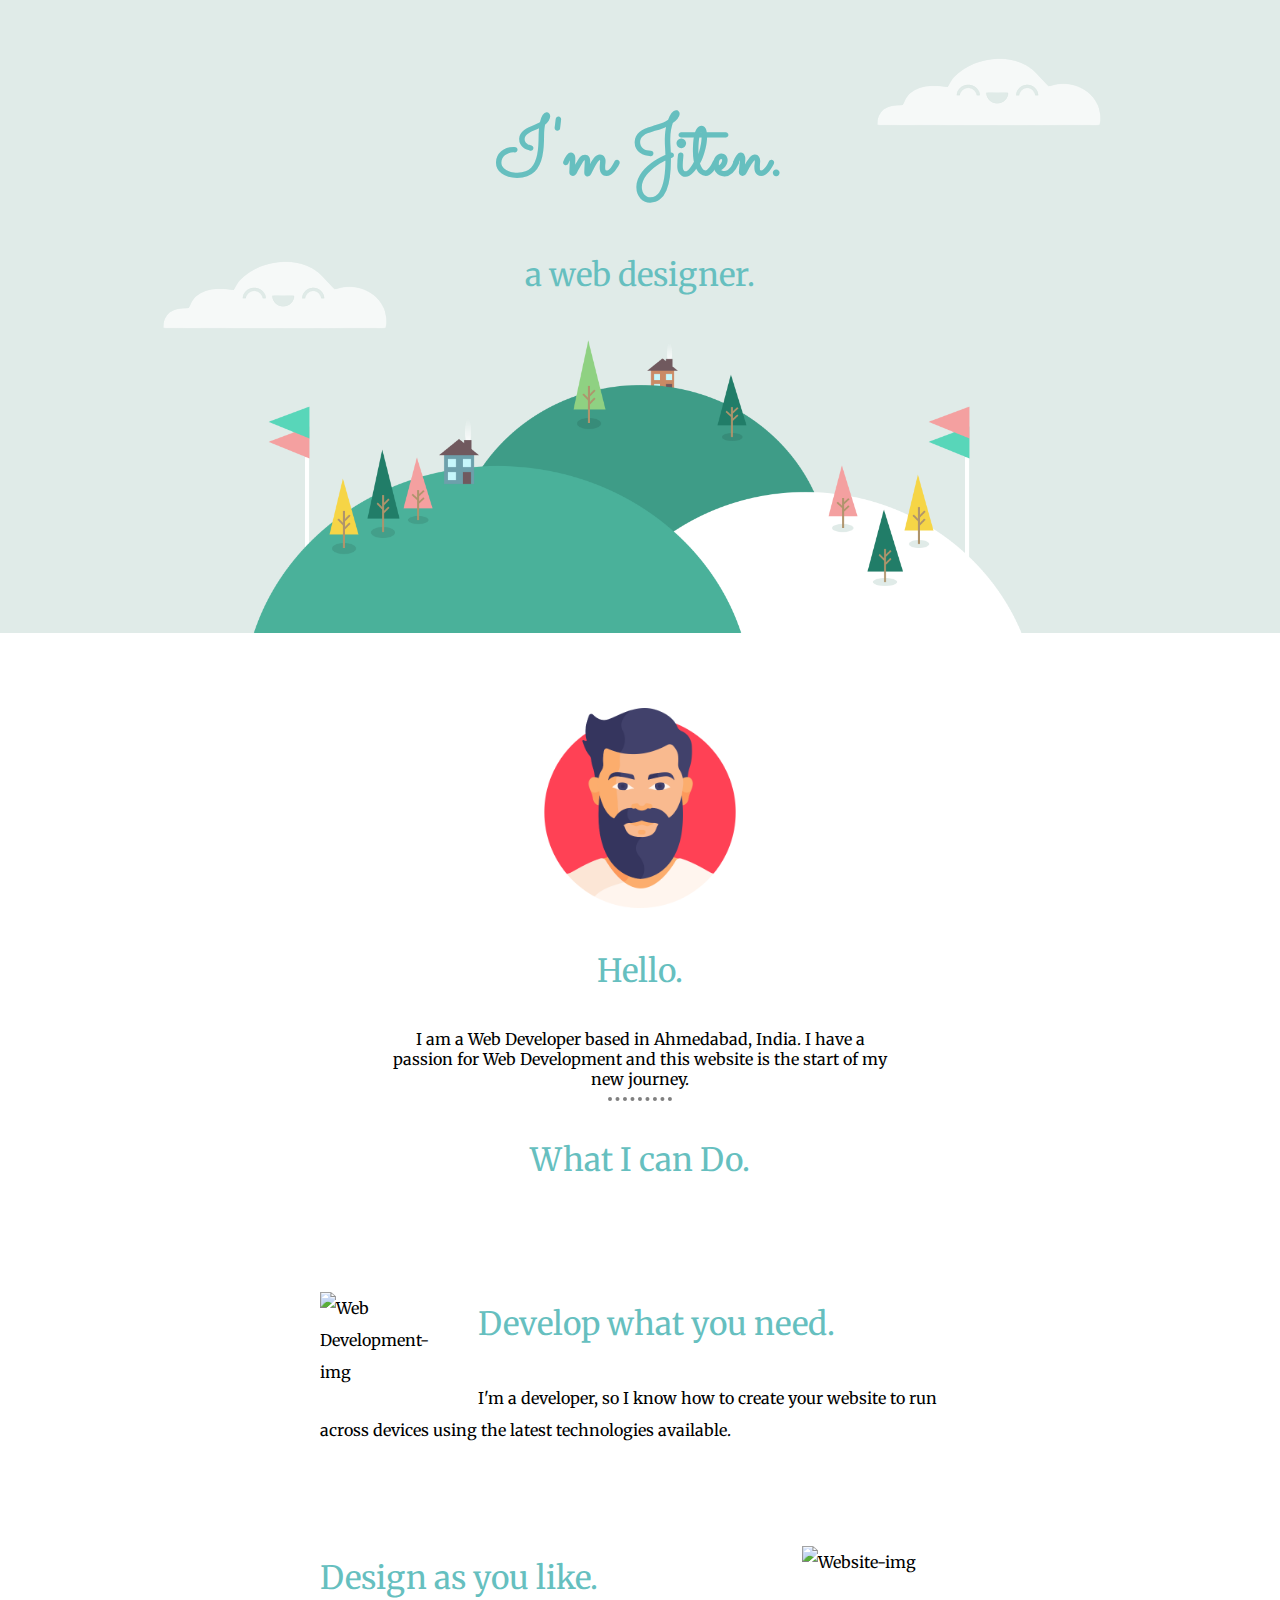
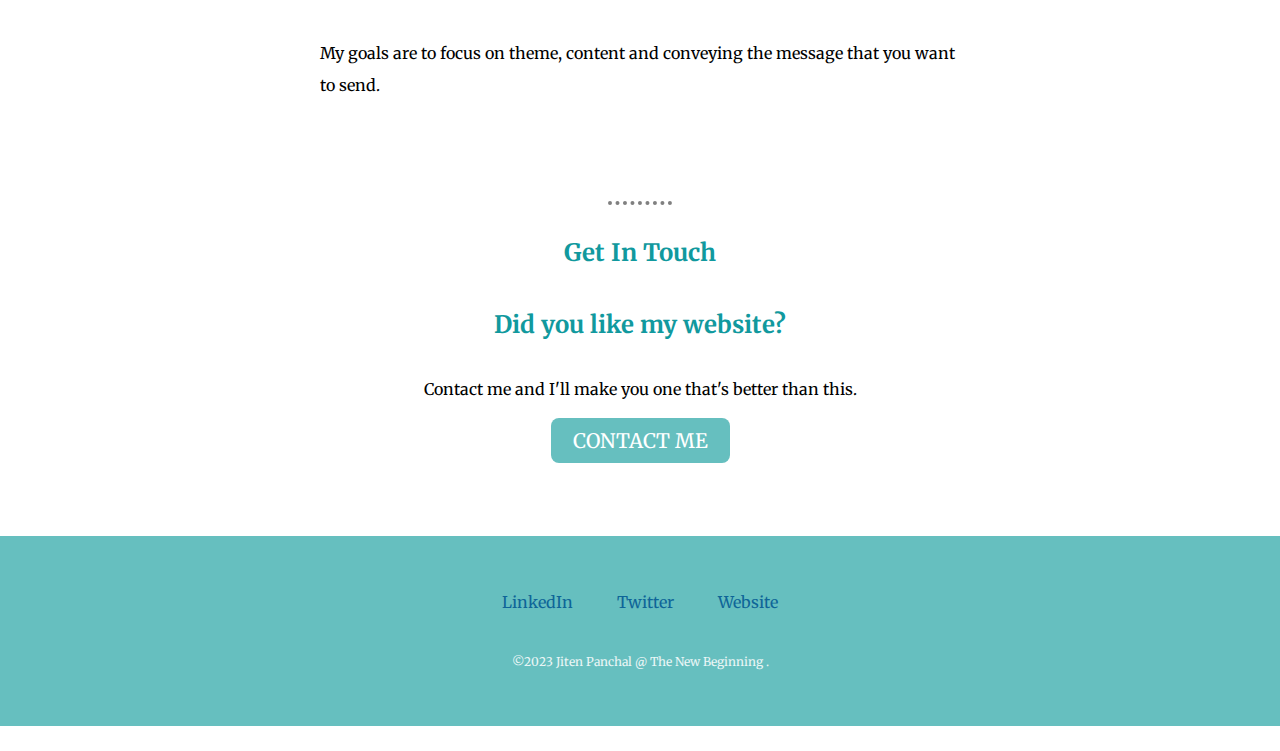
==== CSS-MY SITE/CSS-My Site/index.html @ 5e67e2bc "add" ====
<!DOCTYPE html>
<html>
<head>
    
    <title>JITEN'S_SITE</title>
    <link rel="stylesheet" href="styles.css">
    <link rel="preconnect" href="https://fonts.googleapis.com">
    <link rel="preconnect" href="https://fonts.gstatic.com" crossorigin><link href="https://fonts.googleapis.com/css2?family=Merriweather&family=Montserrat&family=Sacramento&display=swap" rel="stylesheet">
    <link rel="icon" href="images/man.png">
</head>                                                                                                                                                                                                                                                       
<body>
    <div class="top-container">
        <img class="cloud1" src="images/Screenshot_2023-03-16_220306-removebg-preview.png" alt="cloud">
        <h1>I'm Jiten.</h1>
        <h2>a web designer.</h2>  
        <img class="cloud2" src="images/Screenshot_2023-03-16_220306-removebg-preview.png" alt="cloud">
        <img class="image" src="images/land (2).png" alt="Screenshot">
    </div>
    <div class="middle-container">
        <div class="profile">
          <img class="myself" src="images/man.png" alt="myself">
          <h2>Hello.</h2>
          <p class="intro">I am a Web Developer based in Ahmedabad, India. I have a passion for Web Development and this website is the start of my new journey.</p>
        </div>
        <hr>
        <div class="skills">
            <h2>What I can Do.</h2>
            <div class="skill-row">
              <img class="skill-img1" src="Images\web-development.png" alt="Web Development-img">
              <h2>Develop what you need.</h2>
              <p>I'm a developer, so I know how to create your website to run across devices using the latest technologies available.</p>
            </div>
            <div class="skill">
              <img class="skill-img2" src="Images\website.png" alt="Website-img">
              <h2>Design as you like.</h2>
              <p>My goals are to focus on theme, content and conveying the message that you want to send.</p>
        </div>
        <hr>
      <div class="contact-me">       
        <h3>Get In Touch</h3>
        <h3>Did you like my website?</h3>
        <p>Contact me and I'll make you one that's better than this.</p>
        <a class="btn" href="mailto:jit200467@email.com">CONTACT ME</a>
        <br></div>
        <div class="bottom-container">

        <a class="footer-link" href="https://www.linkedin.com/">LinkedIn</a>
        <a class="footer-link" href="https://twitter.com/">Twitter</a>
        <a class="footer-link" href="https://www.appbrewery.co/">Website</a>
        <p class="copyright">©2023 Jiten Panchal @ The New Beginning .</p>
      </div>
      
</body>
</html>
---- CSS-MY SITE/CSS-My Site/styles.css ----
body{
    margin: 0;
    text-align: center;
    font-family: 'Merriweather', serif;
    
}
h1{
    margin: 0 auto 0 auto;
    font-family: 'Sacramento', cursive;
    font-size: 5em;
    color: #66BFBF;
}
h2{
    font-family: 'Merriweather', serif;
    font-size: 2em;
    line-height: 2;
    color: #66BFBF;
    font-weight: normal;
}
h3{
    font-family: 'Merriweather', serif;
    font-size: 1.5em;
    color: #11999E;
}
.top-container{
    background-color: #e0ebe8;
    position: relative;
    padding-top: 100px;  
}
.middle-container{
    padding-top: 75px;
}
.bottom-container{
    padding: 50px 0 20px;
    background-color: #66BFBF;
}
.contact-me{
    padding-bottom: 75px;
}
.cloud1{
    position: absolute;
    right: 100px;
    top: 1px;
}
.cloud2{
    position: absolute;
    left: 100px;
    bottom: 265px;
}
.image{
    position: relative;
    height: 300px;
    vertical-align: middle;
        
}
.myself{
    height:200px ;
}
hr {
    background-color: white;
    border-style: none;
    border-top-style: dotted;
    border-color: grey;
    border-width: 4px;
    width: 5%;
  }
.image2{
    height:200px;
}
a{
    color: #0e6598;
    margin: 10px 20px;
    text-decoration: none;
}
a:hover{
    color: #EAF6F6;
}
.copyright{
    color: #EAF6F6;
    font-size: 0.75rem;
    padding: 20px 0;
}
.skill-row{
    width: 50%;
    margin: 100px auto 100px auto;
    text-align: left;
    
}
.skill-img1{
    width: 20%;
    float: left;
    margin-right: 30px;
}
.skill-img2{
    width: 20%;
    float: right;
    margin-right: 30px;
}
.skill{
    width: 50%;
    margin: 100px auto 100px auto;
    text-align: left;
    
}
.skills{
    padding-bottom: 25px;
    line-height: 2;
}
.intro{
    width: 40%;
    margin: auto;
}
.btn {
    -webkit-border-radius: 8;
    -moz-border-radius: 8;
    border-radius: 8px;
    font-family: 'Merriweather', serif;
    color: #ffffff;
    font-size: 20px;
    background: #66BFBF;
    padding: 10px 22px 10px 22px;
    text-decoration: none;
  }
  .btn:hover {
    background: #1de0e0;
    text-decoration: none;
  }
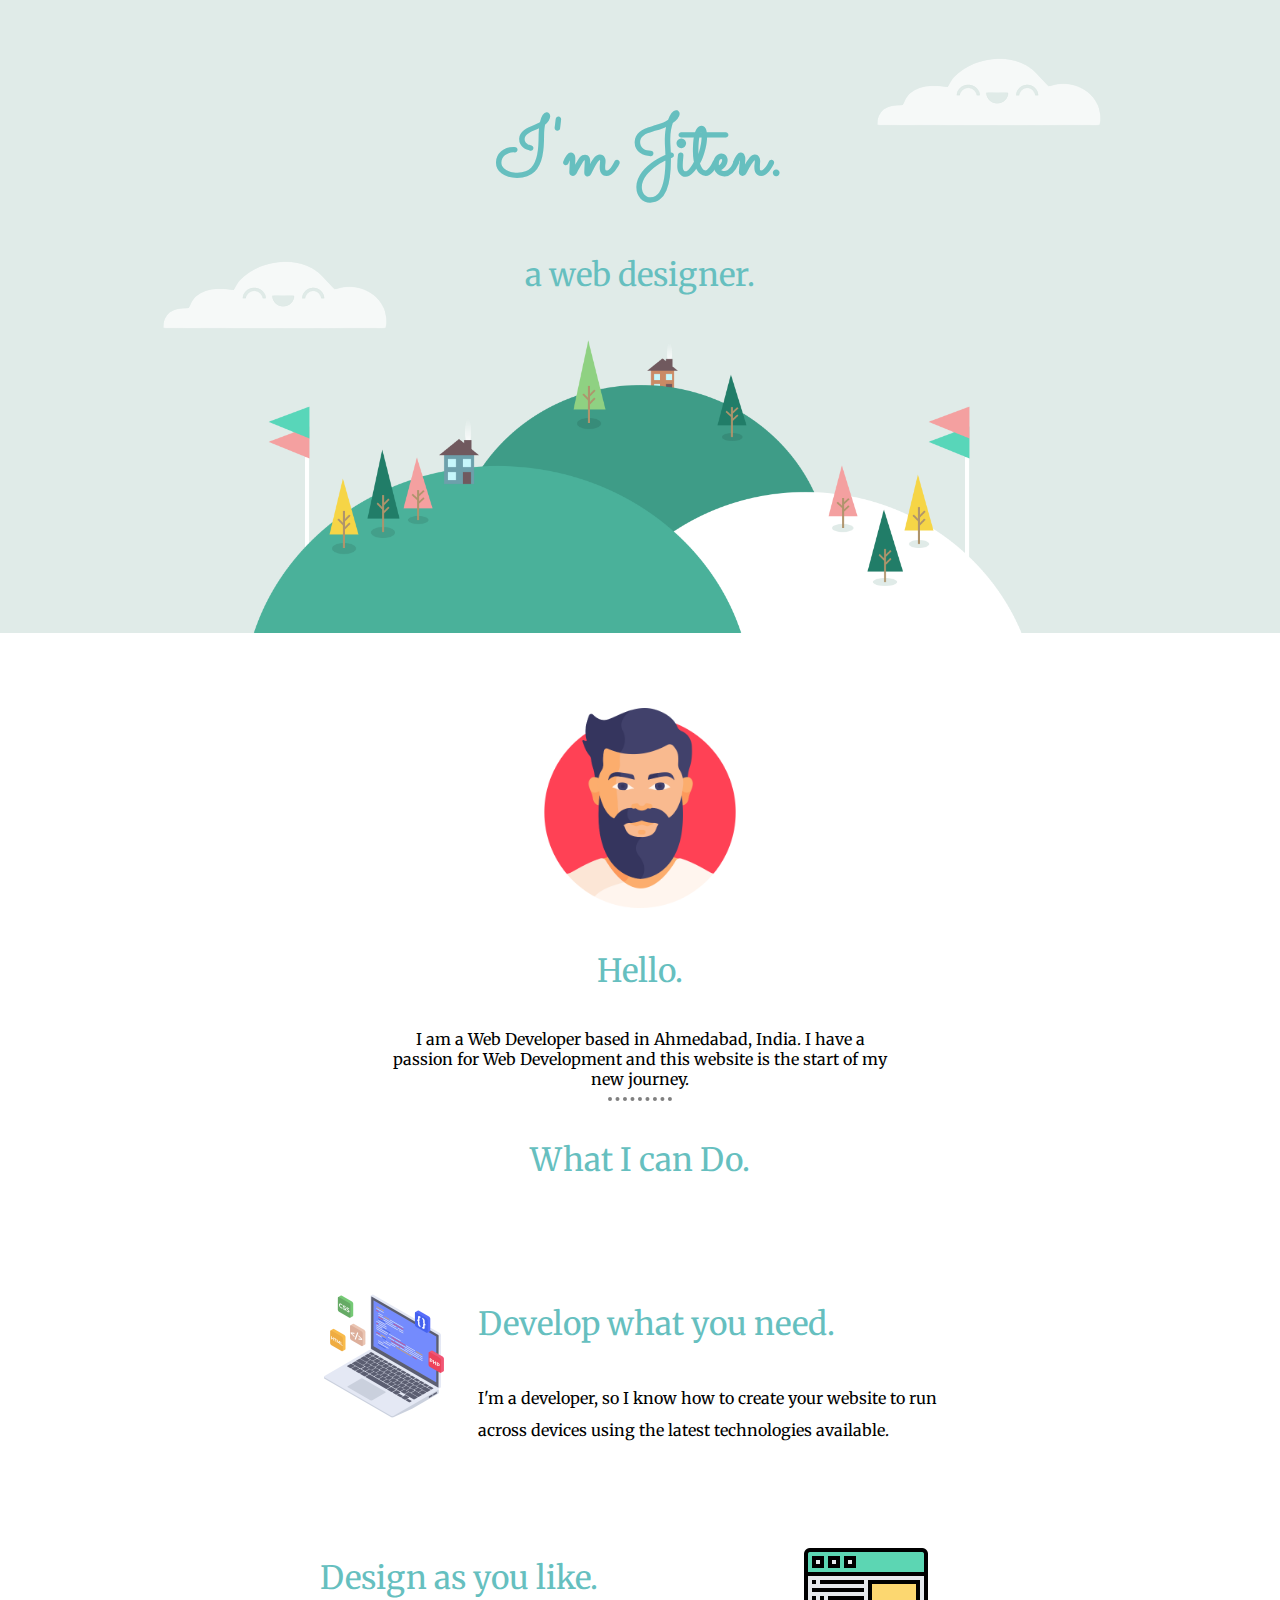
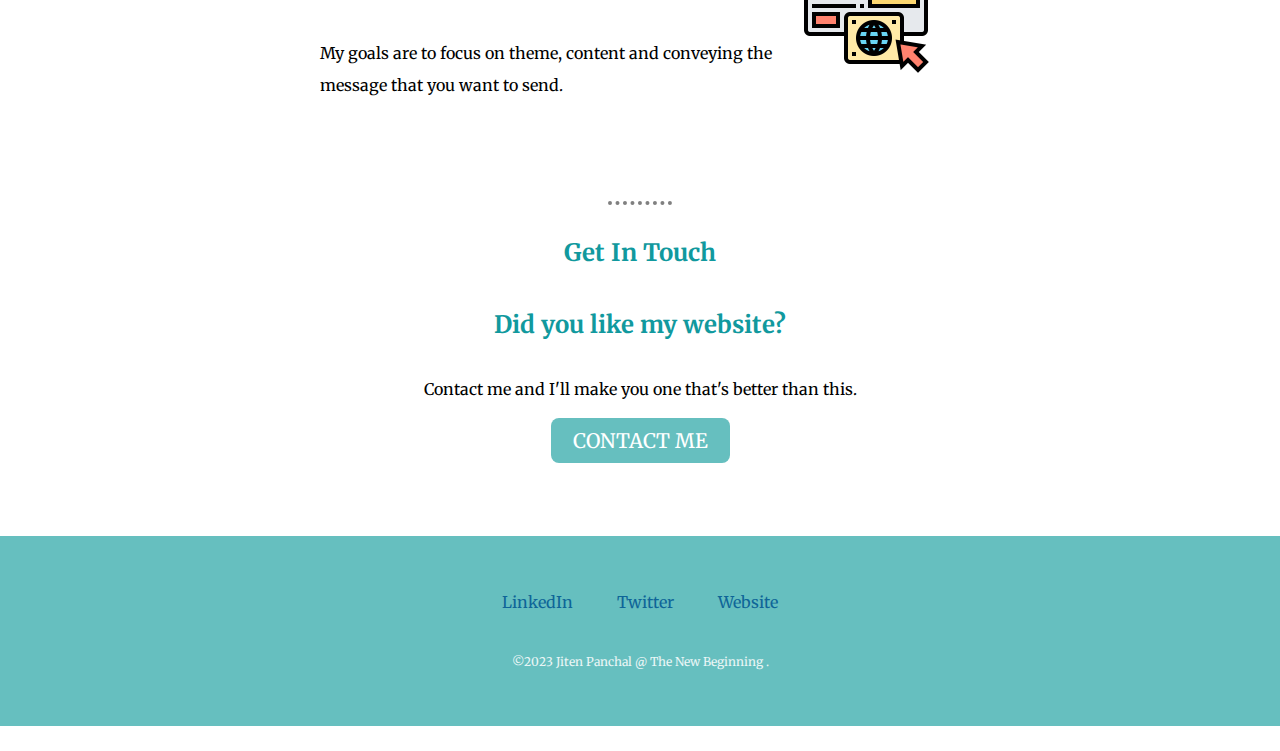
==== commit 1b032505: "add" ====
--- a/CSS-MY SITE/CSS-My Site/index.html
+++ b/CSS-MY SITE/CSS-My Site/index.html
@@ -26,12 +26,12 @@
         <div class="skills">
             <h2>What I can Do.</h2>
             <div class="skill-row">
-              <img class="skill-img1" src="Images\web-development.png" alt="Web Development-img">
+              <img class="skill-img1" src="images/web-development.png" alt="Web Development-img">
               <h2>Develop what you need.</h2>
               <p>I'm a developer, so I know how to create your website to run across devices using the latest technologies available.</p>
             </div>
             <div class="skill">
-              <img class="skill-img2" src="Images\website.png" alt="Website-img">
+              <img class="skill-img2" src="images/website.png" alt="Website-img">
               <h2>Design as you like.</h2>
               <p>My goals are to focus on theme, content and conveying the message that you want to send.</p>
         </div>
@@ -51,4 +51,4 @@
       </div>
       
 </body>
-</html>+</html>
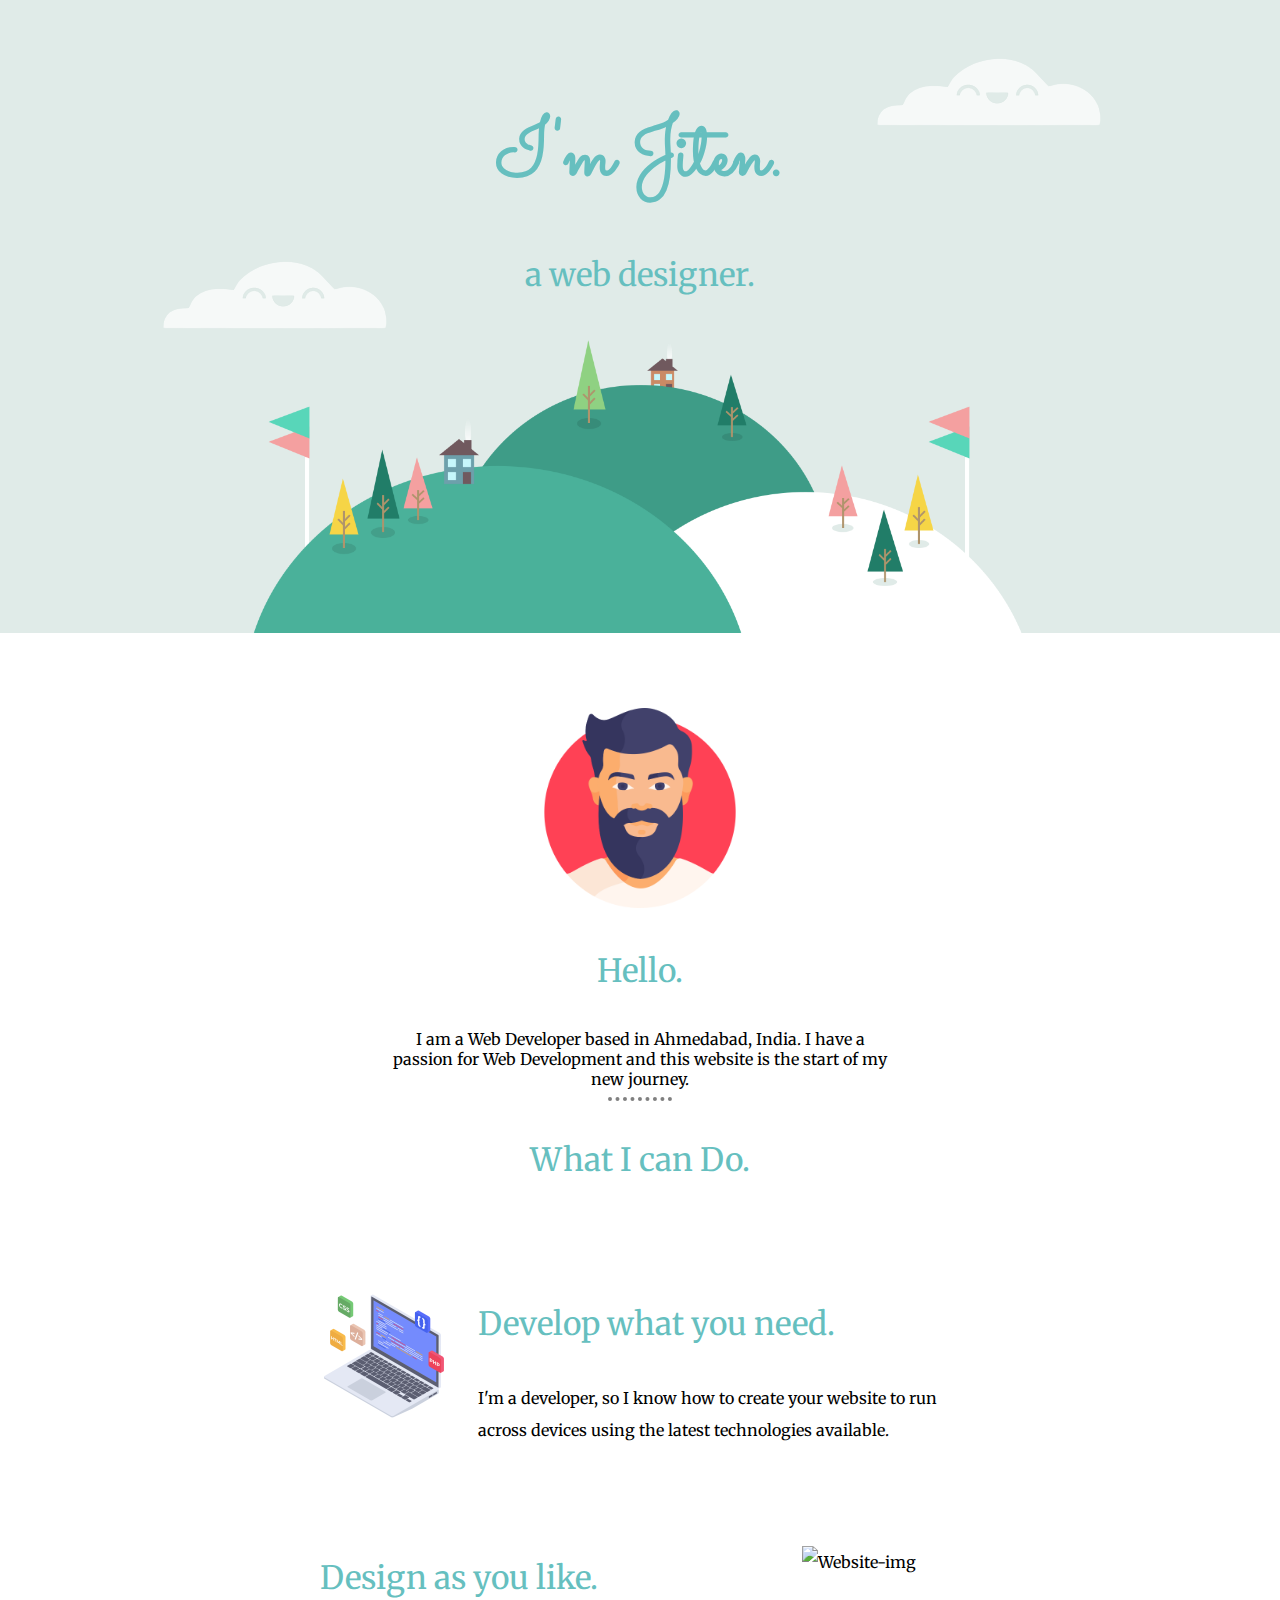
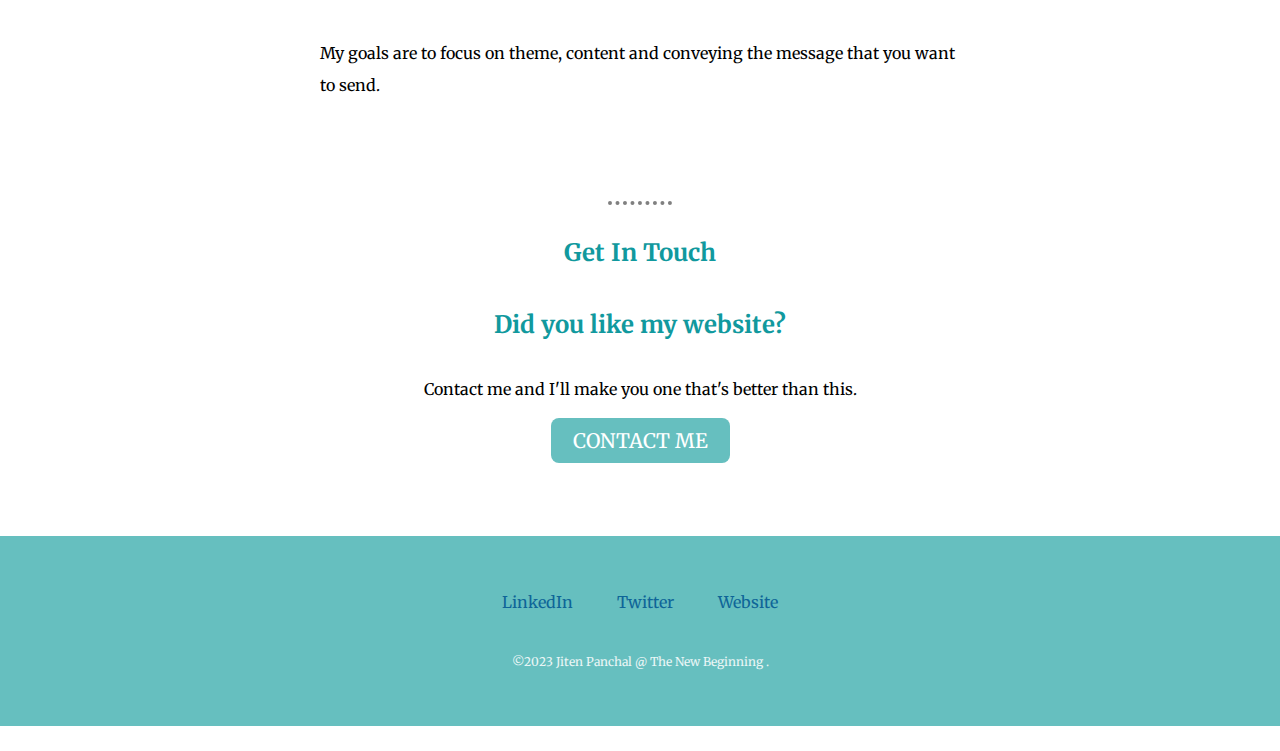
==== commit 3d9c118b: "Add files via upload" ====
--- a/CSS-MY SITE/CSS-My Site/index.html
+++ b/CSS-MY SITE/CSS-My Site/index.html
@@ -31,7 +31,7 @@
               <p>I'm a developer, so I know how to create your website to run across devices using the latest technologies available.</p>
             </div>
             <div class="skill">
-              <img class="skill-img2" src="images/website.png" alt="Website-img">
+              <img class="skill-img2" src="Images/website.png" alt="Website-img">
               <h2>Design as you like.</h2>
               <p>My goals are to focus on theme, content and conveying the message that you want to send.</p>
         </div>
@@ -46,9 +46,9 @@
 
         <a class="footer-link" href="https://www.linkedin.com/">LinkedIn</a>
         <a class="footer-link" href="https://twitter.com/">Twitter</a>
-        <a class="footer-link" href="https://www.appbrewery.co/">Website</a>
+        <a class="footer-link" href="https://jitenpanchal200467.github.io/Jiten-Panchal/">Website</a>
         <p class="copyright">©2023 Jiten Panchal @ The New Beginning .</p>
       </div>
       
 </body>
-</html>
+</html>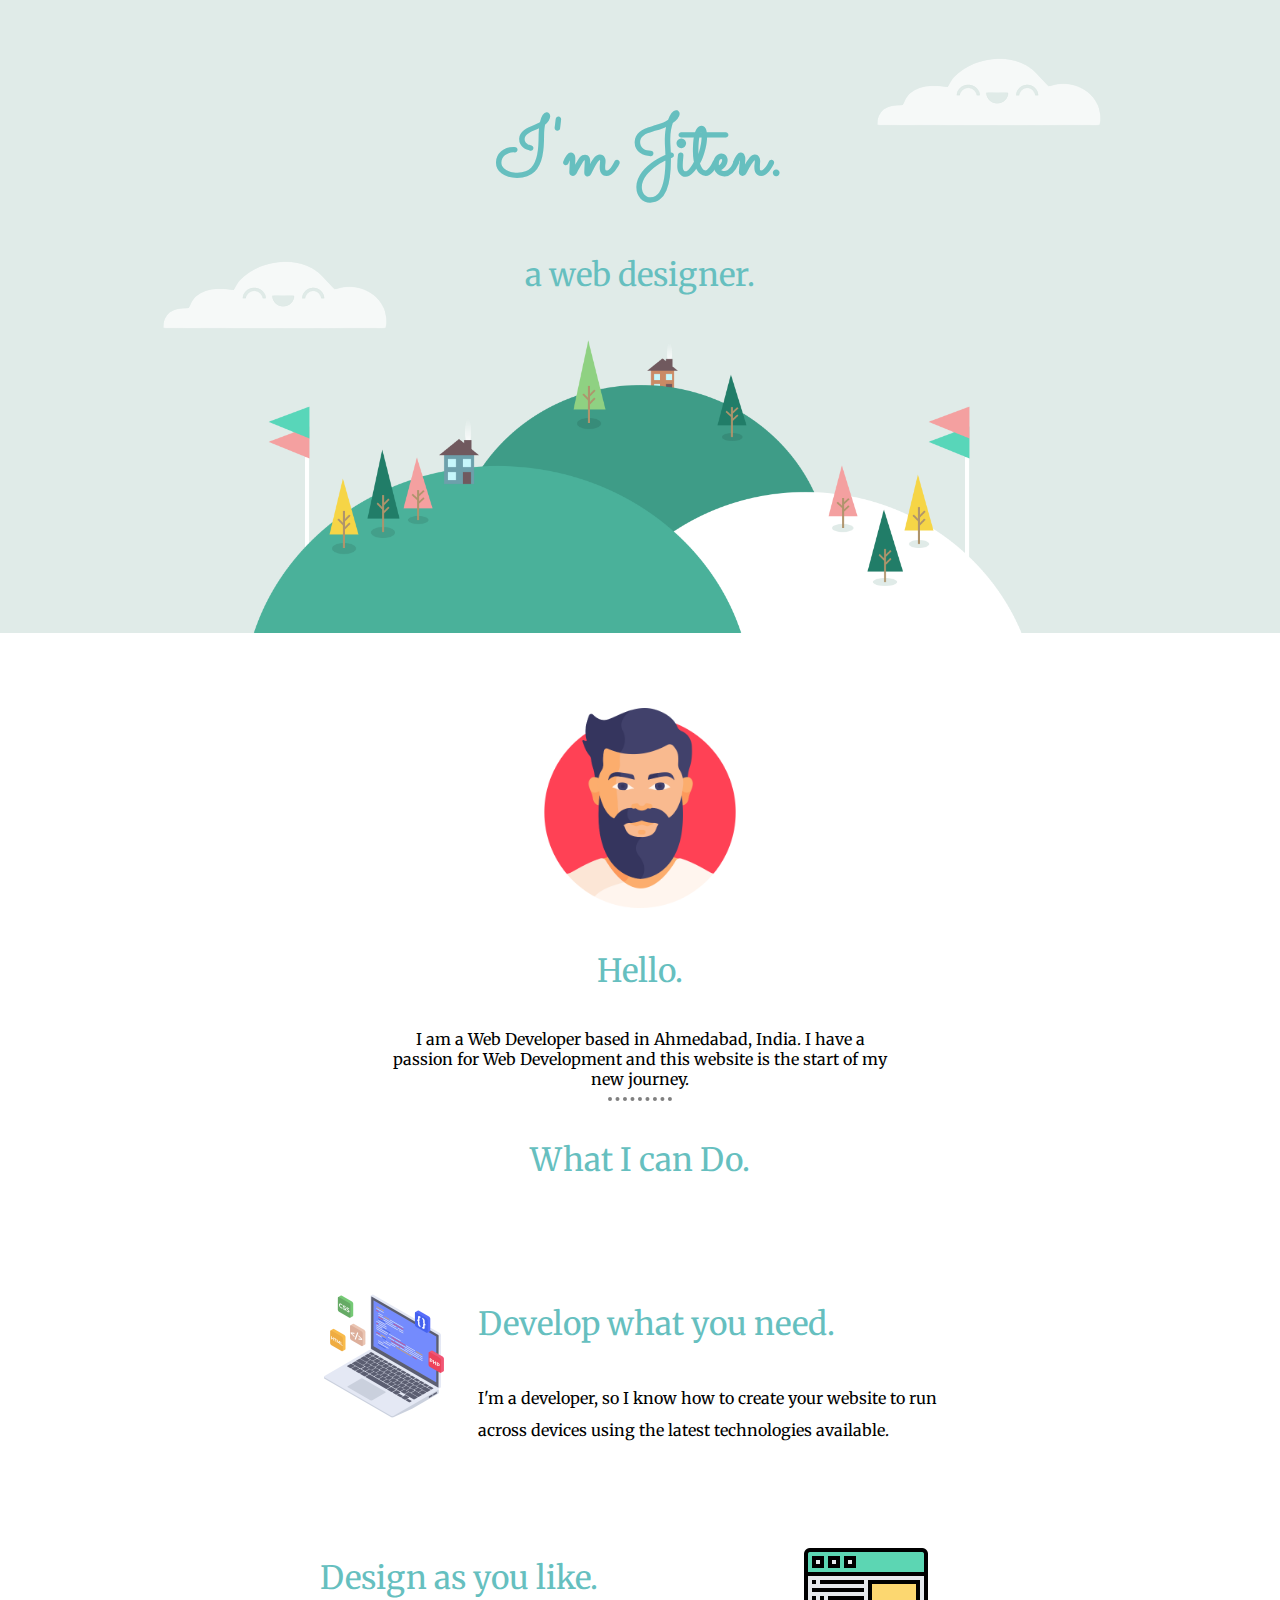
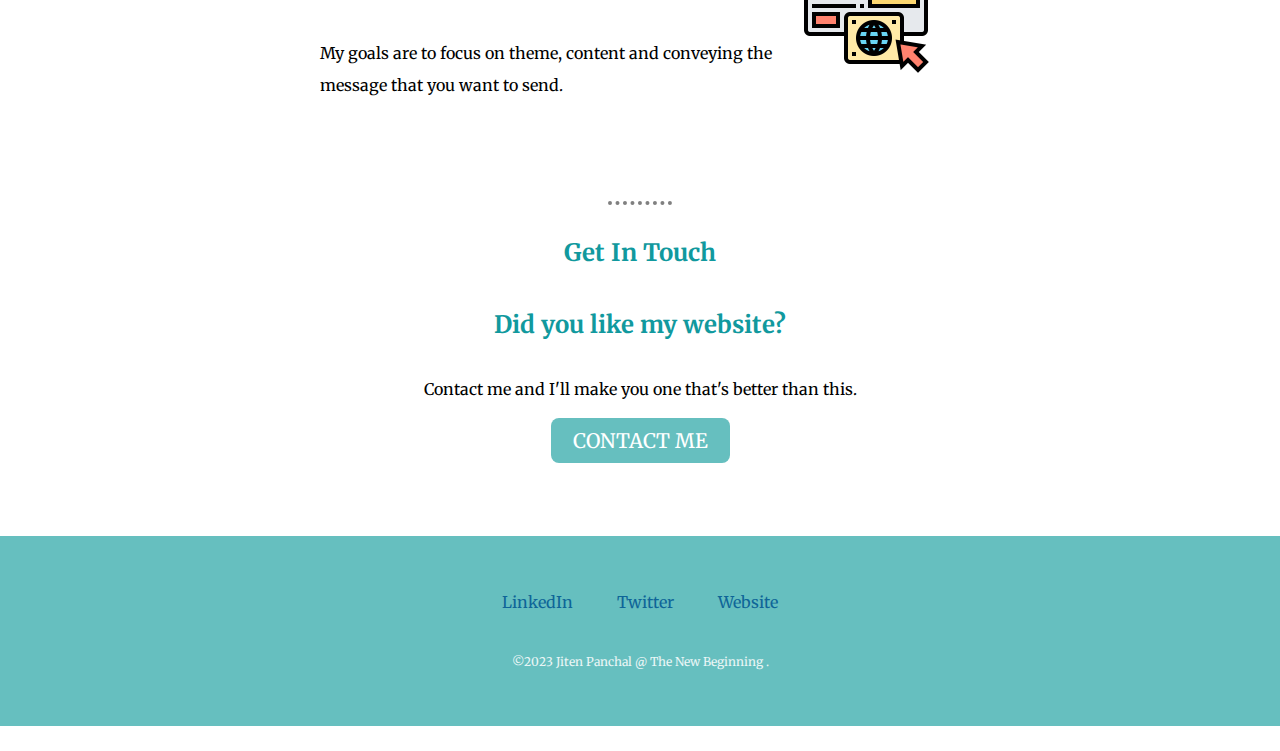
==== commit 0e65cb96: "Update index.html" ====
--- a/CSS-MY SITE/CSS-My Site/index.html
+++ b/CSS-MY SITE/CSS-My Site/index.html
@@ -31,7 +31,7 @@
               <p>I'm a developer, so I know how to create your website to run across devices using the latest technologies available.</p>
             </div>
             <div class="skill">
-              <img class="skill-img2" src="Images/website.png" alt="Website-img">
+              <img class="skill-img2" src="images/website.png" alt="Website-img">
               <h2>Design as you like.</h2>
               <p>My goals are to focus on theme, content and conveying the message that you want to send.</p>
         </div>
@@ -51,4 +51,4 @@
       </div>
       
 </body>
-</html>+</html>
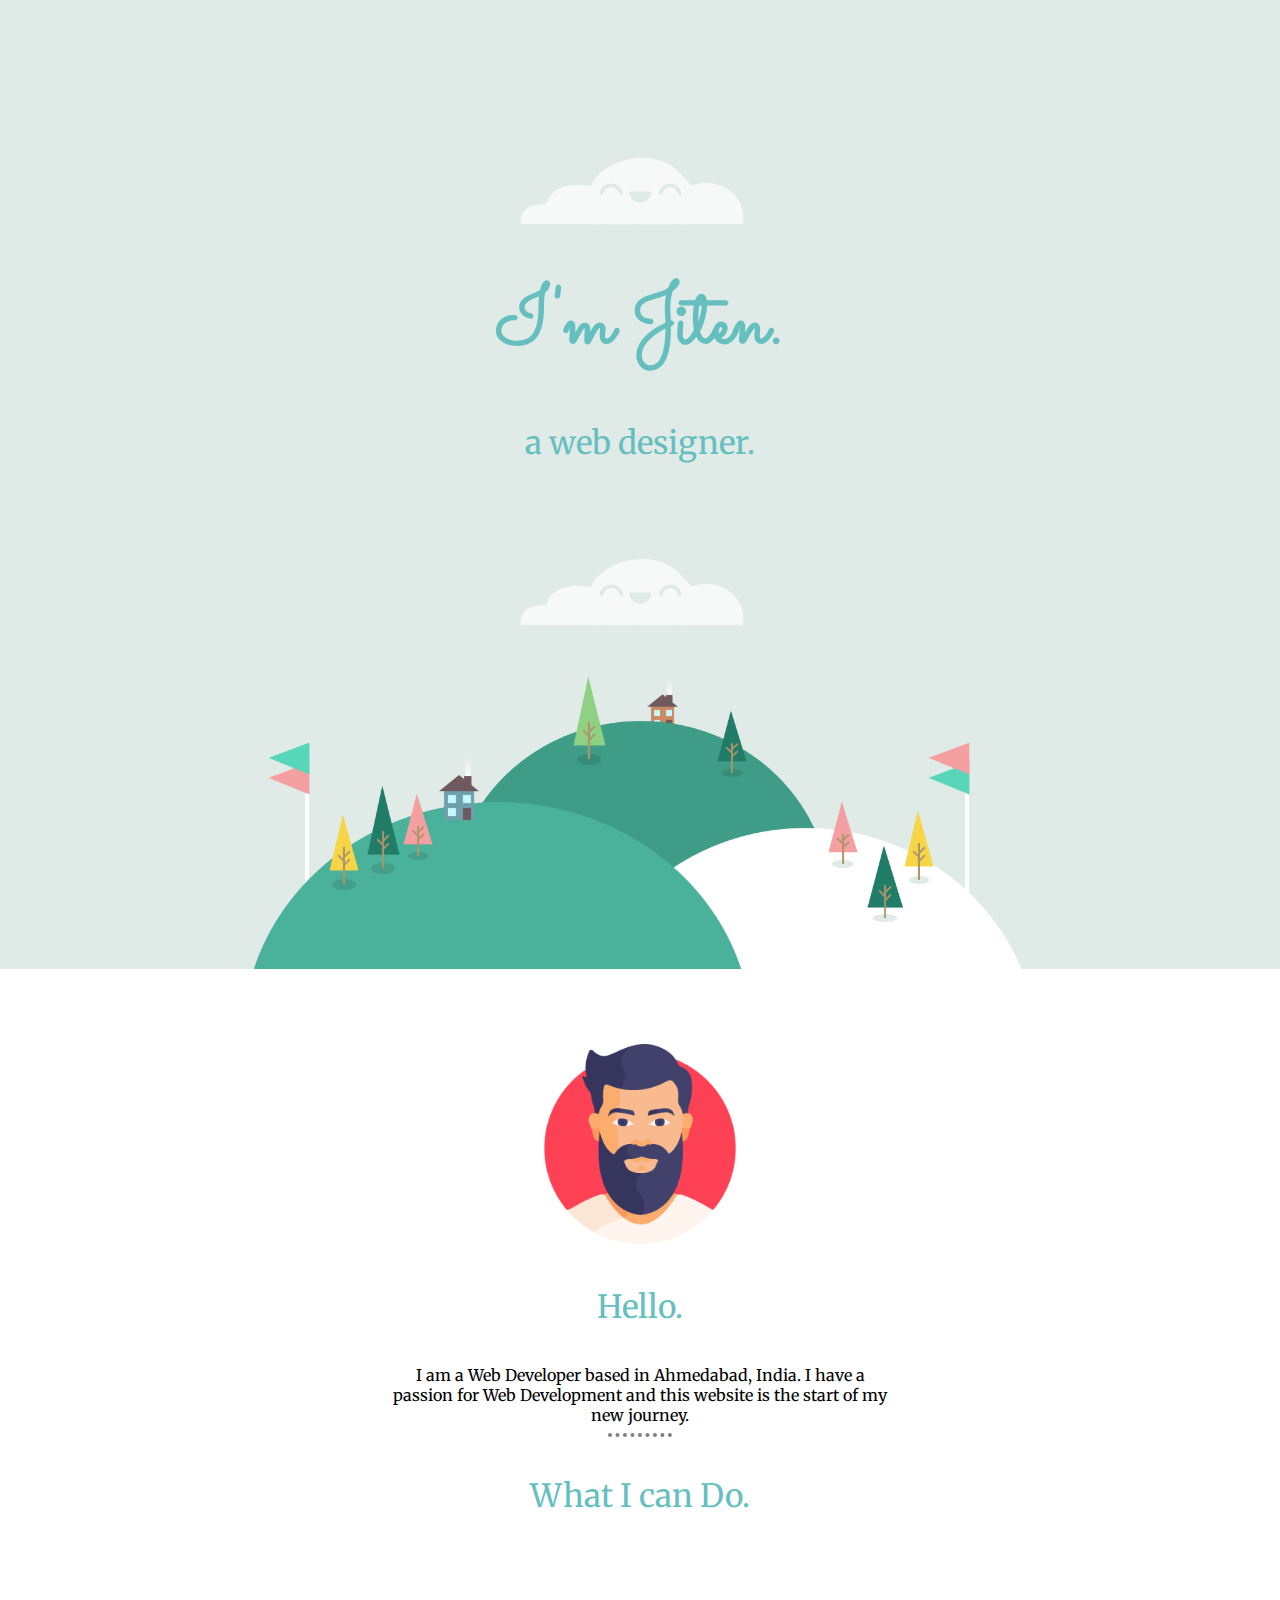
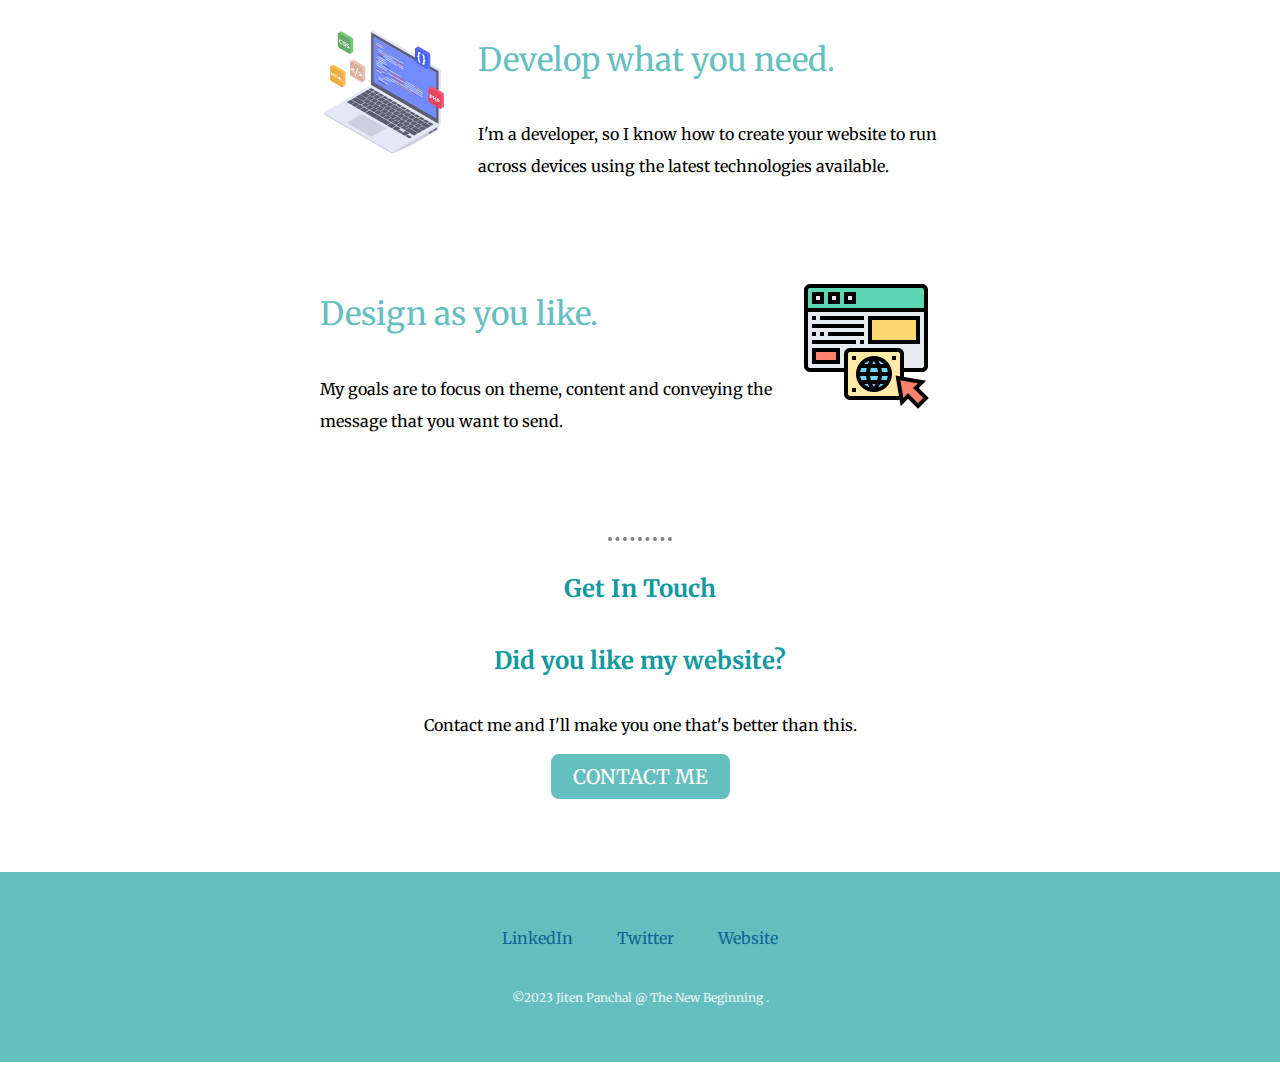
==== commit f89c2a5f: "Update index.html" ====
--- a/CSS-MY SITE/CSS-My Site/index.html
+++ b/CSS-MY SITE/CSS-My Site/index.html
@@ -1,54 +1,68 @@
 <!DOCTYPE html>
 <html>
+
 <head>
-    
+
     <title>JITEN'S_SITE</title>
     <link rel="stylesheet" href="styles.css">
     <link rel="preconnect" href="https://fonts.googleapis.com">
-    <link rel="preconnect" href="https://fonts.gstatic.com" crossorigin><link href="https://fonts.googleapis.com/css2?family=Merriweather&family=Montserrat&family=Sacramento&display=swap" rel="stylesheet">
+    <link rel="preconnect" href="https://fonts.gstatic.com" crossorigin>
+    <link href="https://fonts.googleapis.com/css2?family=Merriweather&family=Montserrat&family=Sacramento&display=swap"
+        rel="stylesheet">
     <link rel="icon" href="images/man.png">
-</head>                                                                                                                                                                                                                                                       
+
+</head>
+
 <body>
+
     <div class="top-container">
-        <img class="cloud1" src="images/Screenshot_2023-03-16_220306-removebg-preview.png" alt="cloud">
+        <img class="imgbox" src="images/Screenshot_2023-03-16_220306-removebg-preview.png" alt="cloud">
         <h1>I'm Jiten.</h1>
-        <h2>a web designer.</h2>  
-        <img class="cloud2" src="images/Screenshot_2023-03-16_220306-removebg-preview.png" alt="cloud">
+        <div>
+            <h2>a web designer.</h2>
+            <img class="imgbox2" src="images/Screenshot_2023-03-16_220306-removebg-preview.png">
+        </div>
+
+
         <img class="image" src="images/land (2).png" alt="Screenshot">
     </div>
     <div class="middle-container">
         <div class="profile">
-          <img class="myself" src="images/man.png" alt="myself">
-          <h2>Hello.</h2>
-          <p class="intro">I am a Web Developer based in Ahmedabad, India. I have a passion for Web Development and this website is the start of my new journey.</p>
+            <img class="myself" src="images/man.png" alt="myself">
+            <h2>Hello.</h2>
+            <p class="intro">I am a Web Developer based in Ahmedabad, India. I have a passion for Web Development and
+                this website is the start of my new journey.</p>
         </div>
         <hr>
         <div class="skills">
             <h2>What I can Do.</h2>
             <div class="skill-row">
-              <img class="skill-img1" src="images/web-development.png" alt="Web Development-img">
-              <h2>Develop what you need.</h2>
-              <p>I'm a developer, so I know how to create your website to run across devices using the latest technologies available.</p>
+                <img class="skill-img1" src="images/web-development.png" alt="Web Development-img">
+                <h2>Develop what you need.</h2>
+                <p>I'm a developer, so I know how to create your website to run across devices using the latest
+                    technologies available.</p>
             </div>
             <div class="skill">
-              <img class="skill-img2" src="images/website.png" alt="Website-img">
-              <h2>Design as you like.</h2>
-              <p>My goals are to focus on theme, content and conveying the message that you want to send.</p>
-        </div>
-        <hr>
-      <div class="contact-me">       
-        <h3>Get In Touch</h3>
-        <h3>Did you like my website?</h3>
-        <p>Contact me and I'll make you one that's better than this.</p>
-        <a class="btn" href="mailto:jit200467@email.com">CONTACT ME</a>
-        <br></div>
-        <div class="bottom-container">
+                <img class="skill-img2" src="images/website.png" alt="Website-img">
+                <h2>Design as you like.</h2>
+                <p>My goals are to focus on theme, content and conveying the message that you want to send.</p>
+            </div>
+            <hr>
+            <div class="contact-me">
+                <h3>Get In Touch</h3>
+                <h3>Did you like my website?</h3>
+                <p>Contact me and I'll make you one that's better than this.</p>
+                <a class="btn" href="mailto:jit200467@gmail.com">CONTACT ME</a>
+                <br>
+            </div>
+            <div class="bottom-container">
 
-        <a class="footer-link" href="https://www.linkedin.com/">LinkedIn</a>
-        <a class="footer-link" href="https://twitter.com/">Twitter</a>
-        <a class="footer-link" href="https://jitenpanchal200467.github.io/Jiten-Panchal/">Website</a>
-        <p class="copyright">©2023 Jiten Panchal @ The New Beginning .</p>
-      </div>
-      
+                <a class="footer-link" href="https://www.linkedin.com/">LinkedIn</a>
+                <a class="footer-link" href="https://twitter.com/">Twitter</a>
+                <a class="footer-link" href="https://jitenpanchal200467.github.io/Jiten-Panchal/">Website</a>
+                <p class="copyright">©2023 Jiten Panchal @ The New Beginning .</p>
+            </div>
+
 </body>
+
 </html>
